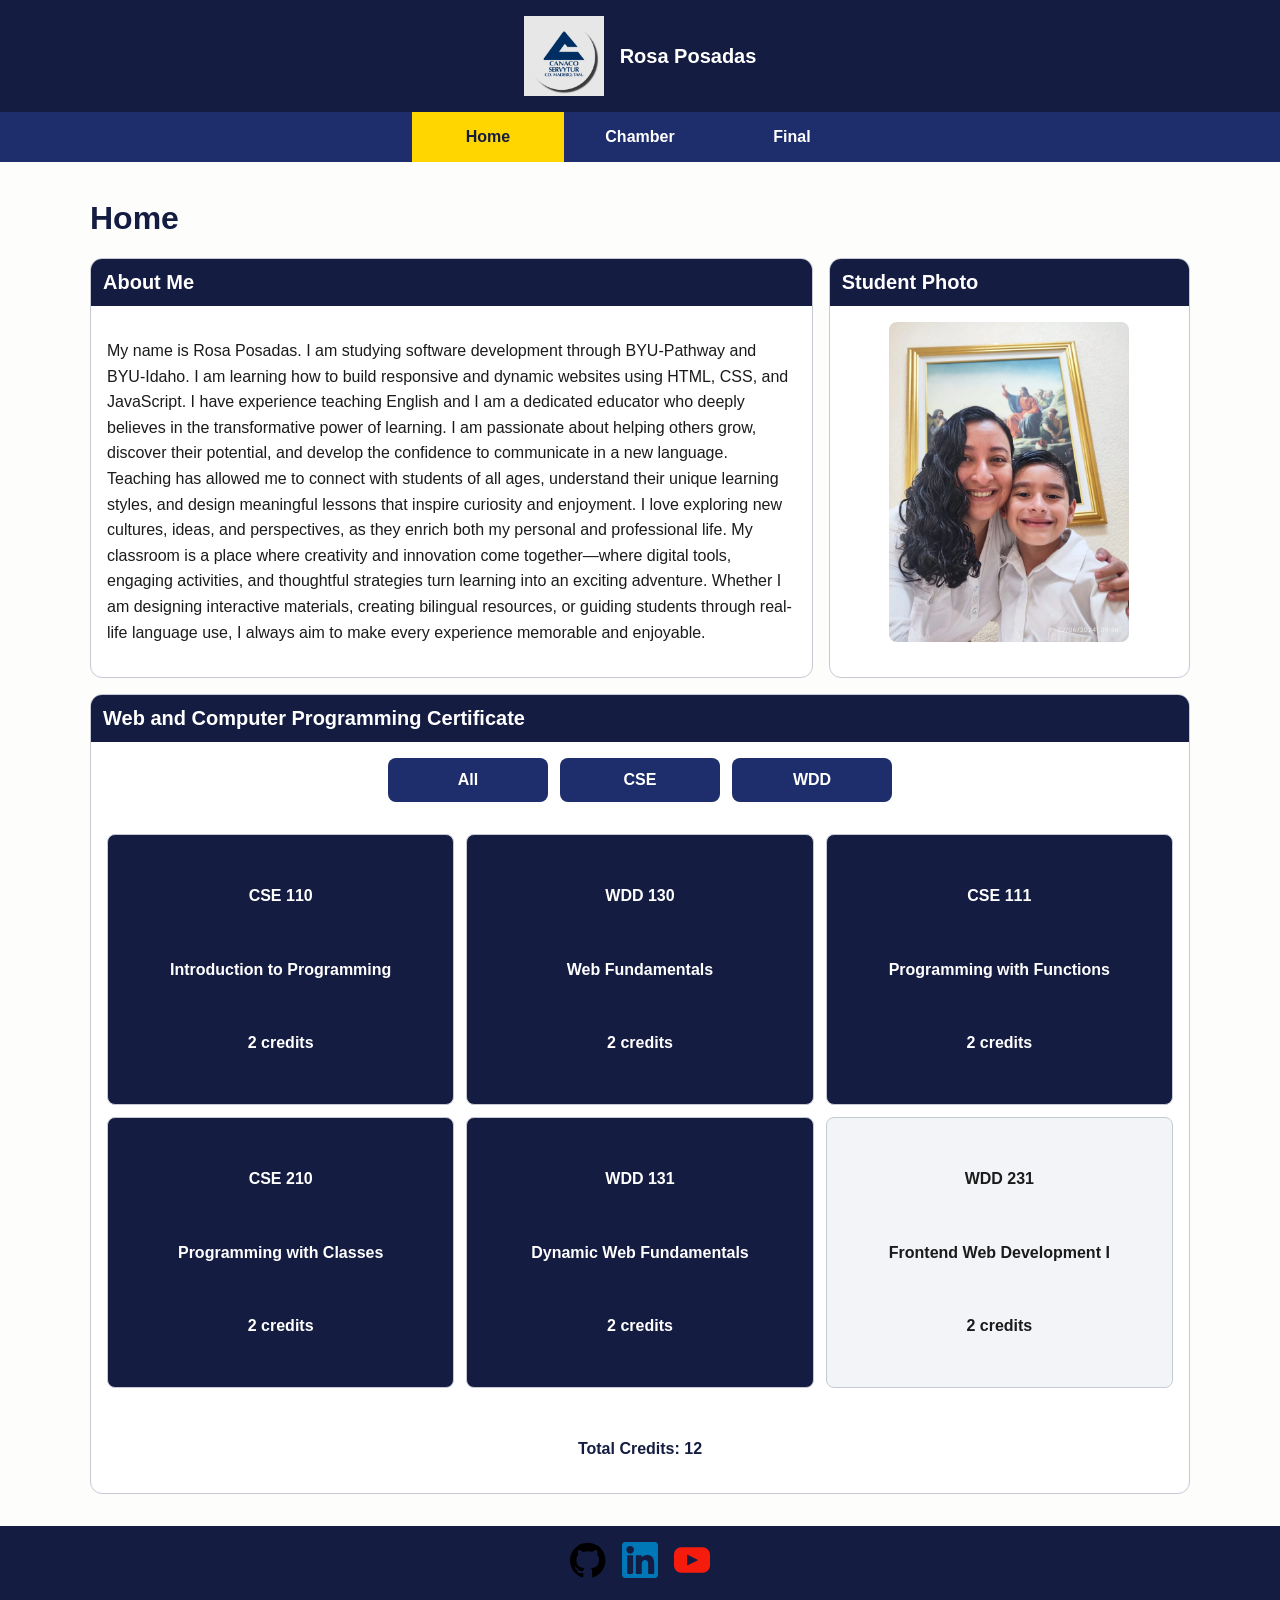
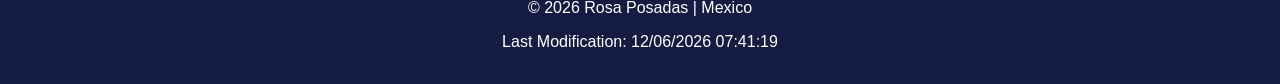
==== index.html @ 616e9d3e "dates" ====
<!DOCTYPE html>
<html lang="en">

<head>
    <meta charset="UTF-8">

    <meta name="viewport" content="width=device-width, initial-scale=1.0">

    <meta name="description"
        content="WDD 231 course home page for Rosa Posadas. This page includes responsive navigation, course information, and dynamic course cards.">

    <meta name="author" content="Rosa Posadas">

    <title>WDD 231 | Course Home Page | Rosa Posadas</title>

    <link rel="stylesheet" href="styles/normalize.css">
    <link rel="stylesheet" href="styles/small.css">
    <link rel="stylesheet" href="styles/larger.css">

    <script src="scripts/navigation.js" defer></script>
    <script src="scripts/dates.js" defer></script>
    <script src="scripts/courses.js" defer></script>
</head>

<body>
    <header>
        <div class="header-content">
            <img src="images/canaco-logo.webp" alt="CANACO Madero logo" class="site-logo">
            <span>Rosa Posadas</span>

            <button id="menuButton" aria-label="Open navigation menu">☰</button>
        </div>

        <nav id="navigation">
            <a class="active" href="index.html">Home</a>
            <a href="chamber/index.html">Chamber</a>
            <a href="final/index.html">Final</a>
        </nav>
    </header>

    <main>
        <h1>Home</h1>

        <div class="home-grid">
            <section class="card about-card">
                <h2>About Me</h2>
                <p>
                    My name is Rosa Posadas. I am studying software development through
                    BYU-Pathway and BYU-Idaho. I am learning how to build responsive and
                    dynamic websites using HTML, CSS, and JavaScript. I have experience
                    teaching English and I am a dedicated educator who deeply believes in
                    the transformative power of learning. I am passionate about helping
                    others grow, discover their potential, and develop the confidence to
                    communicate in a new language. Teaching has allowed me to connect with
                    students of all ages, understand their unique learning styles, and
                    design meaningful lessons that inspire curiosity and enjoyment.
                    I love exploring new cultures, ideas, and perspectives, as they enrich
                    both my personal and professional life. My classroom is a place where
                    creativity and innovation come together—where digital tools, engaging
                    activities, and thoughtful strategies turn learning into an exciting
                    adventure. Whether I am designing interactive materials, creating
                    bilingual resources, or guiding students through real-life language
                    use, I always aim to make every experience memorable and enjoyable.
                </p>
            </section>

            <section class="card photo-card">
                <h2>Student Photo</h2>
                <img src="images/profile.webp" alt="Rosa Posadas profile photo">
            </section>
        </div>

        <section class="card certificate-card">
            <h2>Web and Computer Programming Certificate</h2>

            <div class="filter-buttons">
                <button id="allButton">All</button>
                <button id="cseButton">CSE</button>
                <button id="wddButton">WDD</button>
            </div>

            <div id="courseContainer" class="course-container"></div>

            <p id="creditTotal" class="credit-total"></p>
        </section>
    </main>

    <footer>
        <div class="social-links">
            <a href="https://github.com/" target="_blank">
                <img src="images/github.svg" alt="GitHub">
            </a>

            <a href="https://www.linkedin.com/" target="_blank">
                <img src="images/linkedin.svg" alt="LinkedIn">
            </a>

            <a href="https://www.youtube.com/" target="_blank">
                <img src="images/youtube.svg" alt="YouTube">
            </a>
        </div>

        <p>
            &copy; <span id="currentyear"></span> Rosa Posadas | Mexico
        </p>

        <p id="lastModified"></p>
    </footer>
</body>

</html>
---- styles/small.css ----
:root {
    --primary-color: #151c41;
    --secondary-color: #1e2d6c;
    --accent-color: #ffd600;
    --background-color: #fdfdfc;
    --section-color: #f2f4f8;
    --text-color: #1b1b1b;
    --light-text: #4f5a80;
    --border-color: #c5c9d3;
    --white: #ffffff;
}

body {
    margin: 0;
    font-family: Arial, Helvetica, sans-serif;
    background-color: var(--background-color);
    color: var(--text-color);
}

img {
    max-width: 100%;
    height: auto;
}

header {
    background-color: var(--primary-color);
    color: var(--white);
}

.header-content {
    display: flex;
    align-items: center;
    justify-content: space-between;
    gap: 1rem;

    padding: 1rem;
}

.site-logo {
    width: 64px;
    height: auto;
}

.header-content span {
    font-size: 1.25rem;
    font-weight: bold;
}

#menuButton {
    font-size: 2rem;
    background: none;
    border: none;
    color: var(--white);
}

nav {
    display: none;
    flex-direction: column;
    background-color: var(--secondary-color);
}

nav.open {
    display: flex;
}

nav a {
    padding: 1rem;
    color: var(--white);
    text-align: center;
    font-weight: bold;
    text-decoration: none;
}

nav a.active {
    background-color: var(--accent-color);
    color: var(--primary-color);
}

nav a:hover {
    background-color: var(--accent-color);
    color: var(--primary-color);
}

main {
    padding: 1rem;
}

h1 {
    color: var(--primary-color);
    font-size: 2rem;
}

.card {
    margin-bottom: 1rem;
    background-color: var(--white);
    border: 1px solid var(--border-color);
    border-radius: 12px;
    overflow: hidden;
}

.card h2 {
    margin: 0;
    padding: 0.75rem;
    background-color: var(--primary-color);
    color: var(--white);
    font-size: 1.25rem;
}

.card p {
    padding: 1rem;
    line-height: 1.6;
}

.photo-card img {
    display: block;
    max-width: 240px;
    margin: 1rem auto;
    border-radius: 8px;
}

.filter-buttons {
    display: flex;
    flex-direction: column;
    gap: 0.75rem;

    padding: 1rem;
}

.filter-buttons button {
    padding: 0.8rem;
    border: none;
    border-radius: 8px;

    background-color: var(--secondary-color);
    color: var(--white);

    font-weight: bold;
    cursor: pointer;
}

.filter-buttons button:hover {
    background-color: var(--accent-color);
    color: var(--primary-color);
}

.course-container {
    display: grid;
    gap: 0.75rem;
    padding: 1rem;
}

.course-card {
    padding: 1rem;
    border-radius: 8px;
    background-color: var(--section-color);
    border: 1px solid var(--border-color);
    text-align: center;
    font-weight: bold;
}

.course-card.completed {
    background-color: var(--primary-color);
    color: var(--white);
}

.credit-total {
    padding: 1rem;
    color: var(--primary-color);
    font-weight: bold;
    text-align: center;
}

footer {
    padding: 1rem;
    text-align: center;
    background-color: var(--primary-color);
    color: var(--white);
}

.social-links {
    display: flex;
    justify-content: center;
    gap: 1rem;

    margin-bottom: 1rem;
}

.social-links img {
    width: 36px;
    height: 36px;
}
---- styles/larger.css ----
@media screen and (min-width: 700px) {
    #menuButton {
        display: none;
    }

    .header-content {
        justify-content: center;
    }

    .site-logo {
        width: 80px;
    }

    nav {
        display: flex;
        flex-direction: row;
        justify-content: center;
    }

    nav a {
        min-width: 120px;
    }

    main {
        max-width: 1100px;
        margin: 0 auto;
    }

    .home-grid {
        display: grid;
        grid-template-columns: 2fr 1fr;
        gap: 1rem;
    }

    .filter-buttons {
        flex-direction: row;
        justify-content: center;
    }

    .filter-buttons button {
        min-width: 160px;
    }

    .course-container {
        grid-template-columns: repeat(3, 1fr);
    }
}
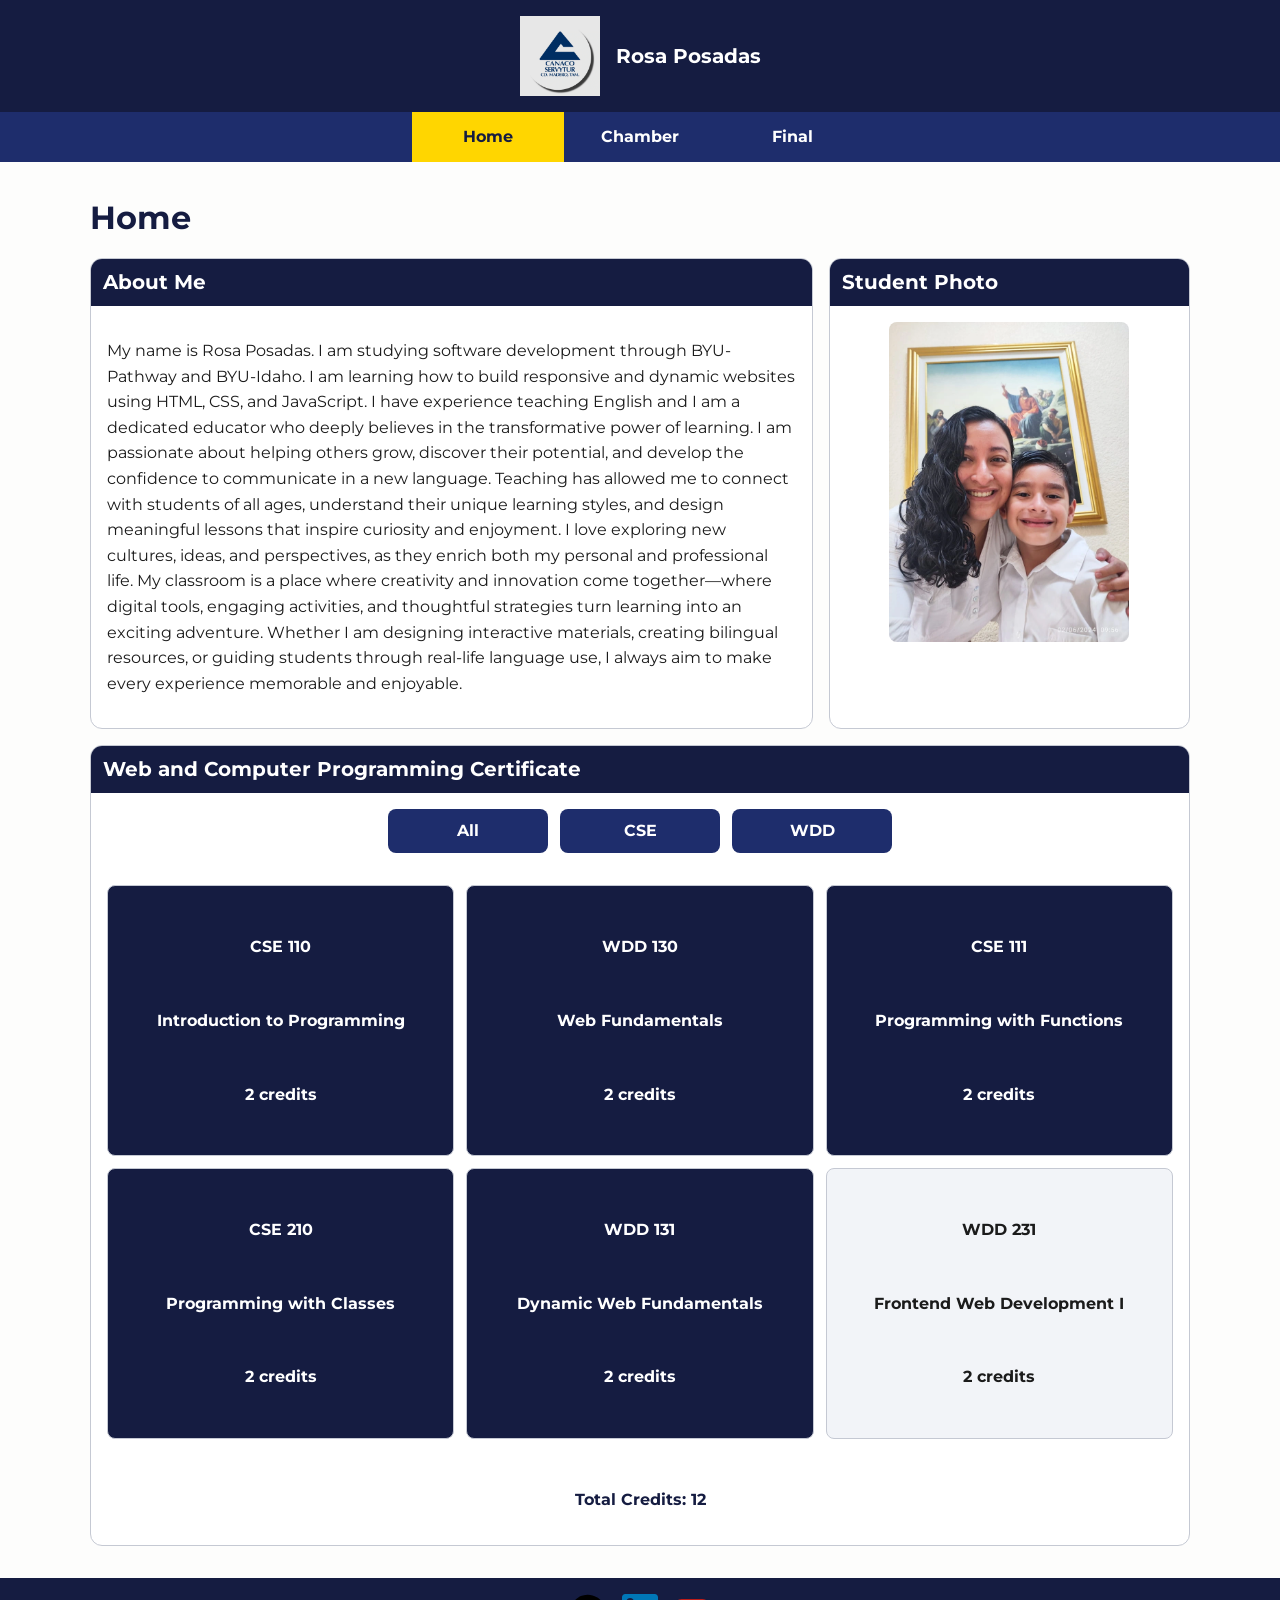
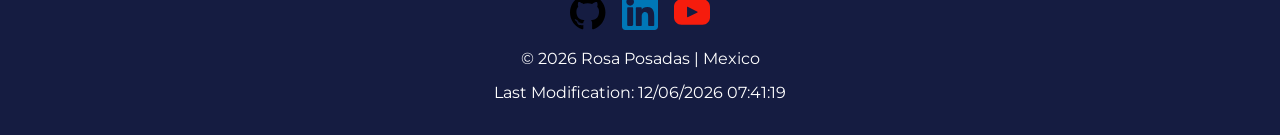
==== commit 47575793: "font" ====
--- a/index.html
+++ b/index.html
@@ -12,11 +12,15 @@
     <meta name="author" content="Rosa Posadas">
 
     <title>WDD 231 | Course Home Page | Rosa Posadas</title>
-
+    
+    <link rel="preconnect" href="https://fonts.googleapis.com">
+    <link rel="preconnect" href="https://fonts.gstatic.com" crossorigin>
+    <link href="https://fonts.googleapis.com/css2?family=Montserrat:wght@400;600;700&display=swap" rel="stylesheet">
+    
     <link rel="stylesheet" href="styles/normalize.css">
     <link rel="stylesheet" href="styles/small.css">
     <link rel="stylesheet" href="styles/larger.css">
-
+    
     <script src="scripts/navigation.js" defer></script>
     <script src="scripts/dates.js" defer></script>
     <script src="scripts/courses.js" defer></script>
--- a/styles/small.css
+++ b/styles/small.css
@@ -12,7 +12,7 @@
 
 body {
     margin: 0;
-    font-family: Arial, Helvetica, sans-serif;
+    font-family: "Montserrat", Arial, Helvetica, sans-serif;
     background-color: var(--background-color);
     color: var(--text-color);
 }
